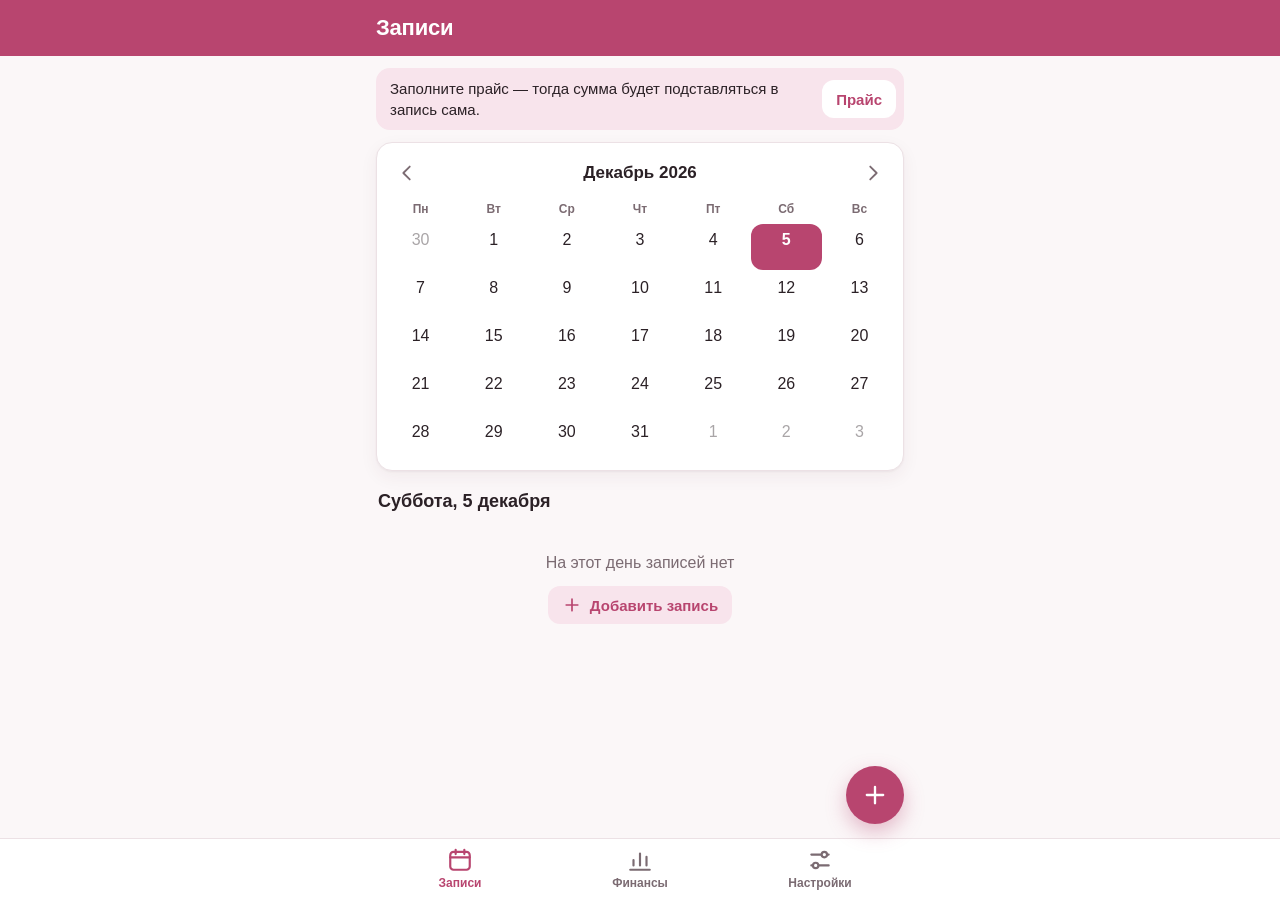
==== index.html @ 6bbaafb6 "Записи Арай: первая версия приложения PWA для мастера маникюра: записи по дате и времени, сохранённы" ====
<!doctype html>
<html lang="ru">
<head>
  <meta charset="utf-8">
  <meta name="viewport" content="width=device-width, initial-scale=1, viewport-fit=cover">
  <title>Записи Арай</title>
  <meta name="description" content="Записи клиентов, прайс и финансы мастера маникюра.">
  <meta name="theme-color" content="#B8456F" media="(prefers-color-scheme: light)">
  <meta name="theme-color" content="#4A2233" media="(prefers-color-scheme: dark)">
  <meta name="mobile-web-app-capable" content="yes">
  <meta name="apple-mobile-web-app-capable" content="yes">
  <meta name="apple-mobile-web-app-status-bar-style" content="black-translucent">
  <meta name="apple-mobile-web-app-title" content="Записи Арай">
  <meta name="format-detection" content="telephone=no">
  <link rel="manifest" href="manifest.webmanifest">
  <link rel="icon" href="icons/icon.svg" type="image/svg+xml">
  <link rel="apple-touch-icon" href="icons/apple-touch-icon.png">
  <link rel="stylesheet" href="style.css">
  <script type="module" src="app.js"></script>
</head>
<body>
  <header class="appbar" id="appbar"><h1>Записи</h1></header>
  <main id="view"></main>
  <button class="fab" id="fab" data-act="new-appt" aria-label="Новая запись" hidden></button>
  <nav class="tabbar" id="tabbar"></nav>
  <div class="sheet" id="sheet" role="dialog" aria-modal="true" hidden></div>
  <div class="toast" id="toast" role="status" aria-live="polite" hidden></div>
  <noscript>Для работы приложения нужен JavaScript.</noscript>
</body>
</html>
---- style.css ----
/* Записи Арай — оформление. Цвета — переменные: светлая и тёмная тема. */

:root {
  --bg: #FBF7F8;
  --card: #FFFFFF;
  --field: #FFFFFF;
  --text: #2B2126;
  --muted: #7B6B72;
  --line: #ECE1E5;
  --bar: #B8456F;
  --accent: #B8456F;
  --accent-ink: #FFFFFF;
  --accent-soft: #F8E4EC;
  --ok: #1F7A50;
  --ok-soft: #E0F2E8;
  --warn: #8F5500;
  --warn-soft: #FFF0D6;
  --danger: #B3372B;
  --danger-soft: #FBE7E4;
  --shadow: 0 1px 2px rgba(80, 30, 50, .05), 0 6px 18px rgba(80, 30, 50, .06);
  --gutter: max(16px, calc((100% - 528px) / 2));
  color-scheme: light;
}

@media (prefers-color-scheme: dark) {
  :root {
    --bg: #151012;
    --card: #211A1D;
    --field: #1A1417;
    --text: #F3EBEE;
    --muted: #A8979E;
    --line: #362B30;
    --bar: #4A2233;
    --accent: #E0719A;
    --accent-ink: #2A0F1A;
    --accent-soft: #3B2230;
    --ok: #62CC94;
    --ok-soft: #173026;
    --warn: #F0B454;
    --warn-soft: #3A2C14;
    --danger: #F2796C;
    --danger-soft: #3A1D1A;
    --shadow: none;
    color-scheme: dark;
  }
}

* { box-sizing: border-box; }
[hidden] { display: none !important; }
html { -webkit-text-size-adjust: 100%; }
html.locked, html.locked body { overflow: hidden; }

body {
  margin: 0;
  min-height: 100vh;
  padding-bottom: calc(64px + env(safe-area-inset-bottom));
  background: var(--bg);
  color: var(--text);
  font: 16px/1.4 -apple-system, BlinkMacSystemFont, "SF Pro Text", "Segoe UI", Roboto, "Helvetica Neue", Arial, sans-serif;
  -webkit-tap-highlight-color: transparent;
}

button, input { font: inherit; color: inherit; }
button { cursor: pointer; }
h1, h2, p { margin: 0; }
p + p { margin-top: 8px; }

.ico { width: 20px; height: 20px; flex: none; }

/* ---------- Верхняя панель ---------- */

.appbar {
  position: sticky;
  top: 0;
  z-index: 5;
  display: flex;
  align-items: center;
  justify-content: space-between;
  gap: 12px;
  min-height: 56px;
  padding: calc(env(safe-area-inset-top) + 10px) var(--gutter) 10px;
  background: var(--bar);
  color: #fff;
}
.appbar h1 { font-size: 22px; font-weight: 700; letter-spacing: -.01em; }

.hbtn {
  border: 0;
  border-radius: 999px;
  padding: 7px 14px;
  background: rgba(255, 255, 255, .2);
  color: #fff;
  font-size: 15px;
  font-weight: 600;
}

main { max-width: 560px; margin: 0 auto; padding: 12px 16px 96px; }

/* ---------- Карточки и общие элементы ---------- */

.card {
  background: var(--card);
  border: 1px solid var(--line);
  border-radius: 16px;
  box-shadow: var(--shadow);
  padding: 14px;
  margin-bottom: 12px;
}
.card h2 { font-size: 18px; margin-bottom: 6px; }
.card > p { margin-top: 10px; }

.hint { color: var(--muted); font-size: 14px; }
.grow { flex: 1; min-width: 0; }

.icon-btn {
  display: inline-grid;
  place-items: center;
  width: 40px;
  height: 40px;
  flex: none;
  border: 0;
  border-radius: 12px;
  background: none;
  color: var(--muted);
}
.icon-btn .ico { width: 22px; height: 22px; }

.btn {
  position: relative;
  display: inline-flex;
  align-items: center;
  justify-content: center;
  gap: 8px;
  min-height: 48px;
  padding: 0 18px;
  border: 0;
  border-radius: 14px;
  font-size: 17px;
  font-weight: 600;
  text-align: center;
  text-decoration: none;
  cursor: pointer;
}
.btn.small { min-height: 38px; padding: 0 14px; border-radius: 12px; font-size: 15px; }
.btn.block { display: flex; width: 100%; margin-top: 14px; }
.btn.primary { background: var(--accent); color: var(--accent-ink); }
.btn.secondary { background: var(--accent-soft); color: var(--accent); }
.btn.danger { background: none; color: var(--danger); }

.file-input {
  position: absolute;
  width: 1px;
  height: 1px;
  opacity: 0;
  overflow: hidden;
  pointer-events: none;
}

.empty { padding: 28px 16px; text-align: center; color: var(--muted); }
.empty .btn { margin-top: 12px; }

.banner {
  display: flex;
  align-items: center;
  gap: 10px;
  margin-bottom: 12px;
  padding: 10px 8px 10px 14px;
  border-radius: 14px;
  background: var(--accent-soft);
  font-size: 15px;
}
.banner.warn { background: var(--warn-soft); }
.banner.bad { background: var(--danger-soft); color: var(--danger); font-weight: 600; }
.banner .ico { width: 18px; height: 18px; vertical-align: -3px; }
.banner .btn { flex: none; }
.banner .btn.secondary { background: var(--card); }

.badge {
  display: inline-block;
  padding: 1px 8px;
  border-radius: 999px;
  font-size: 12px;
  font-weight: 700;
}
.badge.ok { background: var(--ok-soft); color: var(--ok); }
.badge.warn { background: var(--warn-soft); color: var(--warn); }
.badge.muted { background: var(--line); color: var(--muted); }

/* ---------- Календарь ---------- */

.cal { padding: 10px 8px 8px; }
.cal-head { display: flex; align-items: center; justify-content: space-between; padding: 0 2px 4px; }
.cal-head b, .month-nav b { font-size: 17px; }
.cal-grid { display: grid; grid-template-columns: repeat(7, 1fr); gap: 2px; }
.wd { padding: 4px 0; text-align: center; color: var(--muted); font-size: 12px; font-weight: 600; }

.day {
  display: flex;
  flex-direction: column;
  align-items: center;
  justify-content: center;
  gap: 2px;
  height: 46px;
  padding: 0;
  border: 0;
  border-radius: 12px;
  background: none;
}
.day span { font-size: 16px; line-height: 1; }
.day i { height: 11px; font-style: normal; font-size: 11px; font-weight: 700; line-height: 1; color: var(--accent); }
.day.out { opacity: .4; }
.day.today span { color: var(--accent); font-weight: 800; }
.day.sel { background: var(--accent); }
.day.sel span, .day.sel i { color: var(--accent-ink); }

.day-head { display: flex; align-items: baseline; justify-content: space-between; gap: 12px; margin: 18px 2px 10px; }
.day-head h2 { font-size: 18px; }
.day-head span { color: var(--muted); font-size: 14px; white-space: nowrap; }

/* ---------- Запись в списке ---------- */

.appt {
  display: flex;
  align-items: center;
  gap: 12px;
  width: 100%;
  margin-bottom: 8px;
  padding: 12px 14px 12px 12px;
  border: 1px solid var(--line);
  border-left: 4px solid var(--accent);
  border-radius: 14px;
  background: var(--card);
  box-shadow: var(--shadow);
  text-align: left;
}
.appt.paid { border-left-color: var(--ok); }
.appt.cancelled { border-left-color: var(--muted); opacity: .6; }
.appt-time { min-width: 50px; font-size: 18px; font-weight: 700; font-variant-numeric: tabular-nums; }
.appt-main { display: flex; flex: 1; flex-direction: column; min-width: 0; }
.appt-main b { overflow: hidden; white-space: nowrap; text-overflow: ellipsis; }
.appt-main small, .appt-sum small { color: var(--muted); font-size: 13px; }
.appt-sum { display: flex; flex: none; flex-direction: column; align-items: flex-end; gap: 2px; text-align: right; }
.appt-sum b { font-variant-numeric: tabular-nums; white-space: nowrap; }

.fab {
  position: fixed;
  z-index: 7;
  right: max(16px, calc((100vw - 560px) / 2 + 16px));
  bottom: calc(76px + env(safe-area-inset-bottom));
  display: grid;
  place-items: center;
  width: 58px;
  height: 58px;
  border: 0;
  border-radius: 50%;
  background: var(--accent);
  color: var(--accent-ink);
  box-shadow: 0 8px 20px rgba(184, 69, 111, .35);
}
.fab .ico { width: 28px; height: 28px; }

/* ---------- Нижние вкладки ---------- */

.tabbar {
  position: fixed;
  left: 0;
  right: 0;
  bottom: 0;
  z-index: 6;
  display: flex;
  justify-content: center;
  padding: 0 8px env(safe-area-inset-bottom);
  background: var(--card);
  border-top: 1px solid var(--line);
}
.tabbar button {
  display: flex;
  flex: 1;
  flex-direction: column;
  align-items: center;
  gap: 2px;
  max-width: 180px;
  padding: 8px 0;
  border: 0;
  background: none;
  color: var(--muted);
  font-size: 12px;
  font-weight: 600;
}
.tabbar button.active { color: var(--accent); }
.tabbar .ico { width: 26px; height: 26px; }

/* ---------- Окно записи и формы ---------- */

.sheet {
  position: fixed;
  inset: 0;
  z-index: 20;
  overflow-y: auto;
  overscroll-behavior: contain;
  -webkit-overflow-scrolling: touch;
  background: var(--bg);
  animation: sheet-in .2s ease-out;
}
@keyframes sheet-in { from { opacity: 0; transform: translateY(16px); } }

.sheet-head {
  position: sticky;
  top: 0;
  z-index: 2;
  display: grid;
  grid-template-columns: 44px 1fr 44px;
  align-items: center;
  padding: calc(env(safe-area-inset-top) + 6px) calc(var(--gutter) - 10px) 6px;
  background: var(--bar);
  color: #fff;
}
.sheet-head h2 { font-size: 17px; text-align: center; }
.sheet-head .icon-btn { color: #fff; }

.sheet-body { max-width: 560px; margin: 0 auto; padding: 4px 16px calc(32px + env(safe-area-inset-bottom)); }

label { display: block; margin-top: 14px; color: var(--muted); font-size: 13px; font-weight: 600; }

input:not([type=file]) {
  display: block;
  width: 100%;
  min-height: 48px;
  margin-top: 6px;
  padding: 11px 13px;
  border: 1px solid var(--line);
  border-radius: 12px;
  background: var(--field);
  color: var(--text);
  font-size: 17px;
  font-weight: 400;
  -webkit-appearance: none;
  appearance: none;
}
input:focus { outline: 2px solid var(--accent); outline-offset: -1px; }
input::placeholder { color: var(--muted); opacity: .75; }
input::-webkit-date-and-time-value { text-align: left; }

.row2 { display: grid; grid-template-columns: 1fr 1fr; gap: 10px; }

fieldset { margin: 16px 0 0; padding: 0; border: 0; min-width: 0; }
legend { margin-bottom: 8px; padding: 0; color: var(--muted); font-size: 13px; font-weight: 600; }

.chips { display: flex; flex-wrap: wrap; gap: 8px; }
.chip {
  display: inline-flex;
  align-items: baseline;
  gap: 6px;
  padding: 9px 14px;
  border: 1px solid var(--line);
  border-radius: 999px;
  background: var(--card);
  font-size: 15px;
}
.chip small { color: var(--muted); font-size: 13px; }
.chip.on { border-color: var(--accent); background: var(--accent); color: var(--accent-ink); }
.chip.on small { color: inherit; opacity: .85; }

.seg { display: grid; grid-template-columns: repeat(3, 1fr); gap: 3px; padding: 3px; border-radius: 13px; background: var(--line); }
.seg button { padding: 9px 4px; border: 0; border-radius: 10px; background: none; color: var(--muted); font-size: 15px; font-weight: 600; }
.seg button.on { background: var(--card); color: var(--text); box-shadow: 0 1px 3px rgba(0, 0, 0, .12); }
.seg button.on[data-status=booked] { color: var(--accent); }
.seg button.on[data-status=paid] { background: var(--ok); color: #fff; }

.summary {
  display: flex;
  align-items: center;
  justify-content: space-between;
  gap: 12px;
  margin-top: 12px;
  padding: 12px 14px;
  border-radius: 12px;
  background: var(--accent-soft);
  font-weight: 600;
}
.summary b { font-size: 20px; white-space: nowrap; font-variant-numeric: tabular-nums; }
.summary.ok { background: var(--ok-soft); color: var(--ok); }
.summary.muted { background: var(--line); color: var(--muted); font-size: 14px; }
.summary.bad { background: var(--danger-soft); color: var(--danger); }

.warn-text { margin-top: 12px; padding: 10px 12px; border-radius: 12px; background: var(--warn-soft); color: var(--warn); font-size: 14px; font-weight: 600; }

.phone-links { display: flex; flex-wrap: wrap; gap: 8px; }
.phone-links:not(:empty) { margin-top: 10px; }

.suggest:empty { display: none; }
.suggest, .panel { margin-top: 8px; border: 1px solid var(--line); border-radius: 14px; background: var(--card); overflow: hidden; }
.panel { padding: 12px; }
.panel > input { margin-top: 0; }
.panel .hint { margin: 10px 2px; }
.panel .btn.block { margin-top: 12px; }

.person {
  display: flex;
  justify-content: space-between;
  align-items: baseline;
  gap: 12px;
  width: 100%;
  padding: 11px 12px;
  border: 0;
  border-bottom: 1px solid var(--line);
  background: none;
  text-align: left;
}
.person:last-child { border-bottom: 0; }
.person b { overflow: hidden; white-space: nowrap; text-overflow: ellipsis; font-weight: 600; }
.person small { flex: none; color: var(--muted); font-size: 14px; }
.panel .person { padding-left: 2px; padding-right: 2px; }
.client-list { max-height: 45vh; margin-top: 6px; overflow-y: auto; -webkit-overflow-scrolling: touch; }

/* ---------- Финансы ---------- */

.month-nav { display: flex; align-items: center; justify-content: space-between; margin-bottom: 10px; }

.result { padding: 18px 14px; text-align: center; }
.result span, .result small { display: block; color: var(--muted); }
.result small { font-size: 13px; }
.result strong { display: block; margin: 4px 0 2px; font-size: 34px; letter-spacing: -.02em; font-variant-numeric: tabular-nums; }
.result.pos strong { color: var(--ok); }
.result.neg strong { color: var(--danger); }

.lines { padding-top: 4px; padding-bottom: 4px; }
.line { display: flex; align-items: baseline; justify-content: space-between; gap: 12px; padding: 12px 0; border-bottom: 1px solid var(--line); }
.line:last-child { border-bottom: 0; }
.line small { display: block; color: var(--muted); font-size: 13px; }
.line b { white-space: nowrap; font-variant-numeric: tabular-nums; }
.line b.in { color: var(--ok); }
.line.soft { color: var(--muted); }

.section-head { display: flex; align-items: center; justify-content: space-between; gap: 12px; margin: 20px 2px 10px; }
.section-head h2 { font-size: 18px; }

.list { padding: 0 14px; }
.exp {
  display: flex;
  align-items: center;
  justify-content: space-between;
  gap: 12px;
  width: 100%;
  padding: 12px 0;
  border: 0;
  border-bottom: 1px solid var(--line);
  background: none;
  text-align: left;
}
.exp:last-child { border-bottom: 0; }
.exp span { display: flex; flex-direction: column; min-width: 0; }
.exp small { color: var(--muted); font-size: 13px; }
.exp > b { white-space: nowrap; font-variant-numeric: tabular-nums; }

/* ---------- Настройки ---------- */

.prices { margin-top: 4px; }
.price-row { display: flex; align-items: center; gap: 6px; margin-top: 8px; }
.price-row input { margin-top: 0; padding-left: 10px; padding-right: 10px; font-size: 16px; }
.price-row > input { flex: 1; min-width: 0; }
.price-row .icon-btn { width: 30px; }
.money-wrap { position: relative; flex: none; width: 94px; }
.money-wrap input { padding-right: 24px; text-align: right; font-variant-numeric: tabular-nums; }
.money-wrap span { position: absolute; right: 9px; top: 50%; transform: translateY(-50%); color: var(--muted); pointer-events: none; }
.card > .btn.small { margin-top: 12px; }
.version { margin: 8px 0 0; color: var(--muted); font-size: 13px; text-align: center; }

/* ---------- Уведомление ---------- */

.toast {
  position: fixed;
  left: 50%;
  bottom: calc(150px + env(safe-area-inset-bottom));
  z-index: 30;
  max-width: calc(100% - 32px);
  padding: 10px 16px;
  border-radius: 12px;
  background: #2B2126;
  color: #fff;
  font-size: 15px;
  text-align: center;
  box-shadow: 0 6px 20px rgba(0, 0, 0, .2);
  transform: translateX(-50%);
}

/* Узкие телефоны: название услуги — на отдельной строке, чтобы не обрезалось. */
@media (max-width: 370px) {
  .prices .price-row { flex-wrap: wrap; margin-top: 14px; }
  .prices .price-row > input { flex-basis: 100%; }
  .prices .money-wrap { flex: 1; }
}

@media (max-width: 350px) {
  .row2 { grid-template-columns: 1fr; gap: 0; }
}
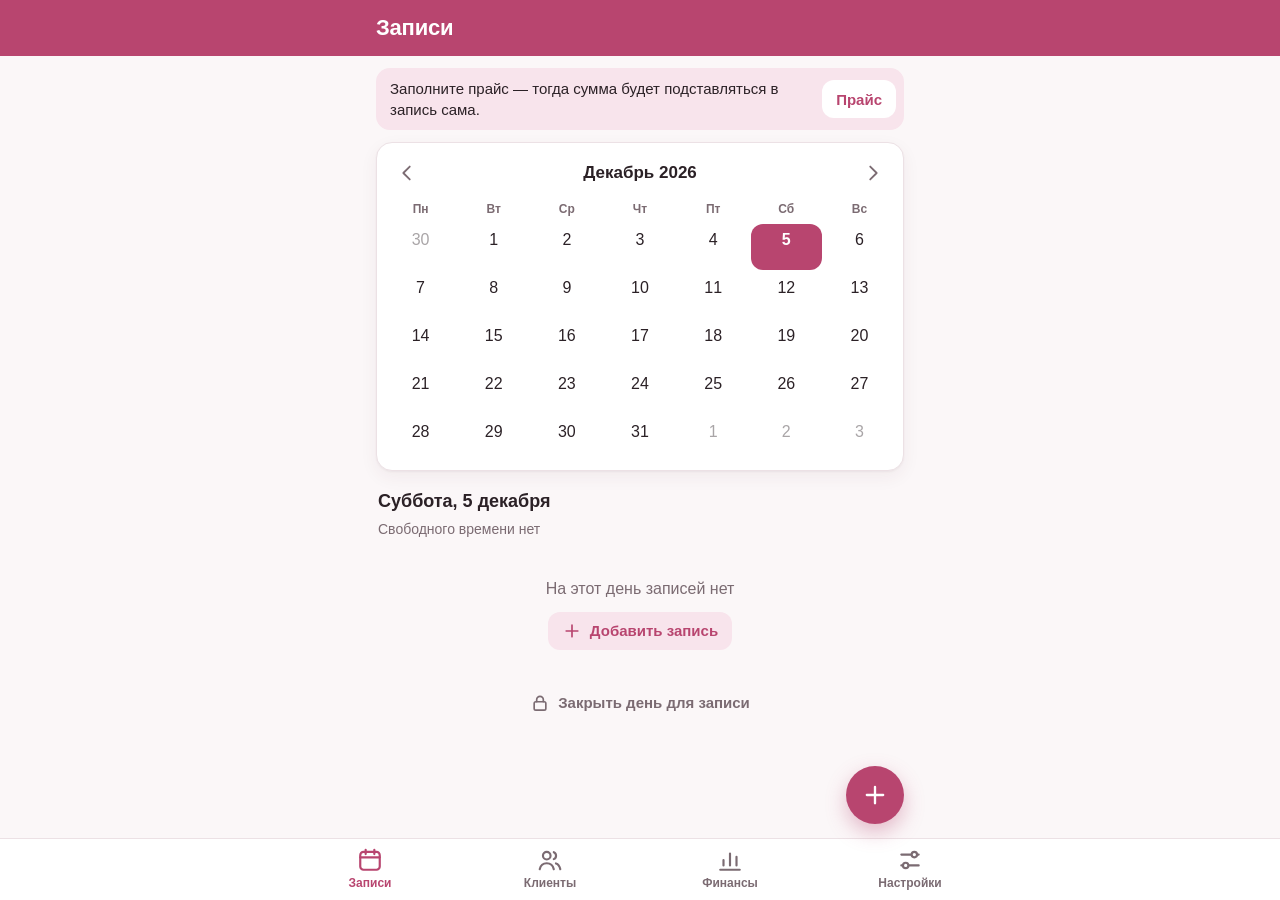
==== commit feb0516d: "Версия 1.1.0: ссылка для клиентов, закрытые дни, клиенты, фото - Страница okna/ со свободным времене" ====
--- a/index.html
+++ b/index.html
@@ -24,6 +24,7 @@
   <button class="fab" id="fab" data-act="new-appt" aria-label="Новая запись" hidden></button>
   <nav class="tabbar" id="tabbar"></nav>
   <div class="sheet" id="sheet" role="dialog" aria-modal="true" hidden></div>
+  <div class="viewer" id="viewer" role="dialog" aria-modal="true" aria-label="Фото результата" hidden></div>
   <div class="toast" id="toast" role="status" aria-live="polite" hidden></div>
   <noscript>Для работы приложения нужен JavaScript.</noscript>
 </body>
--- a/style.css
+++ b/style.css
@@ -494,3 +494,128 @@
 @media (max-width: 350px) {
   .row2 { grid-template-columns: 1fr; gap: 0; }
 }
+
+/* ---------- Закрытые дни и свободное время ---------- */
+
+.day.off:not(.sel) { background: repeating-linear-gradient(135deg, var(--line) 0 4px, transparent 4px 8px); }
+.day.off span { text-decoration: line-through; }
+.day.off:not(.sel) span { color: var(--muted); }
+
+.free-line { margin: -4px 2px 10px; color: var(--muted); font-size: 14px; }
+.banner.off { background: var(--line); }
+.banner small { display: block; color: var(--muted); font-size: 13px; }
+.day-actions { margin-top: 6px; text-align: center; }
+.btn.ghost { background: none; color: var(--muted); font-weight: 600; }
+
+.time-hint { margin-top: 8px; color: var(--muted); font-size: 14px; }
+.time-hint:empty { display: none; }
+.time-chips { display: flex; flex-wrap: wrap; gap: 6px; margin-top: 6px; }
+.chip.small { padding: 6px 12px; font-size: 14px; }
+
+select {
+  display: block;
+  width: 100%;
+  min-height: 48px;
+  margin-top: 6px;
+  padding: 11px 13px;
+  border: 1px solid var(--line);
+  border-radius: 12px;
+  background: var(--field);
+  color: var(--text);
+  font: inherit;
+  font-size: 17px;
+}
+
+/* ---------- Клиенты ---------- */
+
+.search { margin: 0 0 12px !important; }
+.client-row {
+  display: flex;
+  align-items: center;
+  justify-content: space-between;
+  gap: 12px;
+  width: 100%;
+  padding: 12px 0;
+  border: 0;
+  border-bottom: 1px solid var(--line);
+  background: none;
+  text-align: left;
+}
+.client-row:last-child { border-bottom: 0; }
+.client-row span { display: flex; flex-direction: column; min-width: 0; }
+.client-row b { overflow: hidden; white-space: nowrap; text-overflow: ellipsis; }
+.client-row small { color: var(--muted); font-size: 13px; }
+.client-row .meta { flex: none; align-items: flex-end; font-size: 14px; text-align: right; }
+.list-empty { padding: 14px 0; }
+
+.client-phone { margin: 10px 2px 0; font-size: 17px; }
+.section-title { margin: 22px 2px 10px; font-size: 17px; }
+
+.visit {
+  margin-bottom: 8px;
+  padding: 10px 12px;
+  border: 1px solid var(--line);
+  border-left: 4px solid var(--accent);
+  border-radius: 14px;
+  background: var(--card);
+}
+.visit.paid { border-left-color: var(--ok); }
+.visit.cancelled { border-left-color: var(--muted); opacity: .6; }
+.visit-main { display: flex; flex-direction: column; width: 100%; padding: 0; border: 0; background: none; text-align: left; }
+.visit-main small { color: var(--muted); font-size: 13px; }
+.visit .btn.small { margin-top: 8px; }
+
+/* ---------- Фото ---------- */
+
+.thumbs { display: flex; flex-wrap: wrap; gap: 6px; }
+.thumbs:not(:empty) { margin: 8px 0 2px; }
+.thumb { width: 64px; height: 64px; padding: 0; border: 0; border-radius: 10px; overflow: hidden; background: var(--line); }
+.thumb img { display: block; width: 100%; height: 100%; object-fit: cover; }
+fieldset .btn.small { margin-top: 6px; }
+
+.viewer { position: fixed; inset: 0; z-index: 40; display: flex; flex-direction: column; background: #000; }
+.viewer-bar { display: flex; align-items: center; gap: 8px; padding: calc(env(safe-area-inset-top) + 6px) 8px 6px; }
+.viewer-bar .icon-btn { color: #fff; }
+.viewer-bar .btn { background: rgba(255, 255, 255, .16); color: #fff; }
+.viewer img { flex: 1; width: 100%; min-height: 0; object-fit: contain; padding-bottom: env(safe-area-inset-bottom); }
+
+/* ---------- Ссылка для клиентов ---------- */
+
+.link-box { margin-top: 10px; padding: 10px 12px; border-radius: 12px; background: var(--accent-soft); font-size: 14px; word-break: break-all; user-select: all; -webkit-user-select: all; }
+.btn-row { display: flex; flex-wrap: wrap; gap: 8px; margin-top: 10px; }
+.status { margin-top: 12px; padding: 10px 12px; border-radius: 12px; background: var(--line); font-size: 14px; }
+.status.ok { background: var(--ok-soft); color: var(--ok); }
+.status.warn { background: var(--warn-soft); color: var(--warn); }
+.status.bad { background: var(--danger-soft); color: var(--danger); }
+.panel p + .steps { margin-top: 8px; }
+.steps { margin: 0; padding-left: 20px; font-size: 15px; }
+.steps li + li { margin-top: 4px; }
+.steps a { color: var(--accent); font-weight: 600; }
+.lead { margin-top: 14px; font-size: 17px; }
+
+/* ---------- Страница для клиентов (okna/) ---------- */
+
+body.okna { padding-bottom: calc(24px + env(safe-area-inset-bottom)); }
+body.okna main { padding-bottom: 24px; }
+.okna-intro { margin: 2px 2px 14px; color: var(--muted); font-size: 15px; }
+.okna-intro a { color: var(--accent); font-weight: 600; }
+.okna-day { padding: 0; overflow: hidden; }
+.okna-head {
+  display: flex;
+  align-items: center;
+  justify-content: space-between;
+  gap: 12px;
+  width: 100%;
+  padding: 12px 14px;
+  border: 0;
+  background: none;
+  text-align: left;
+}
+.okna-head span { display: flex; flex-direction: column; min-width: 0; }
+.okna-head small { color: var(--ok); font-size: 14px; }
+.okna-day.none .okna-head small { color: var(--muted); }
+.okna-head .ico { flex: none; color: var(--muted); transition: transform .2s; }
+.okna-day.open .okna-head .ico { transform: rotate(180deg); }
+.okna-times { padding: 0 14px 14px; }
+.okna-times .chip { color: var(--text); text-decoration: none; }
+.okna-foot { margin-top: 14px; color: var(--muted); font-size: 13px; text-align: center; }
